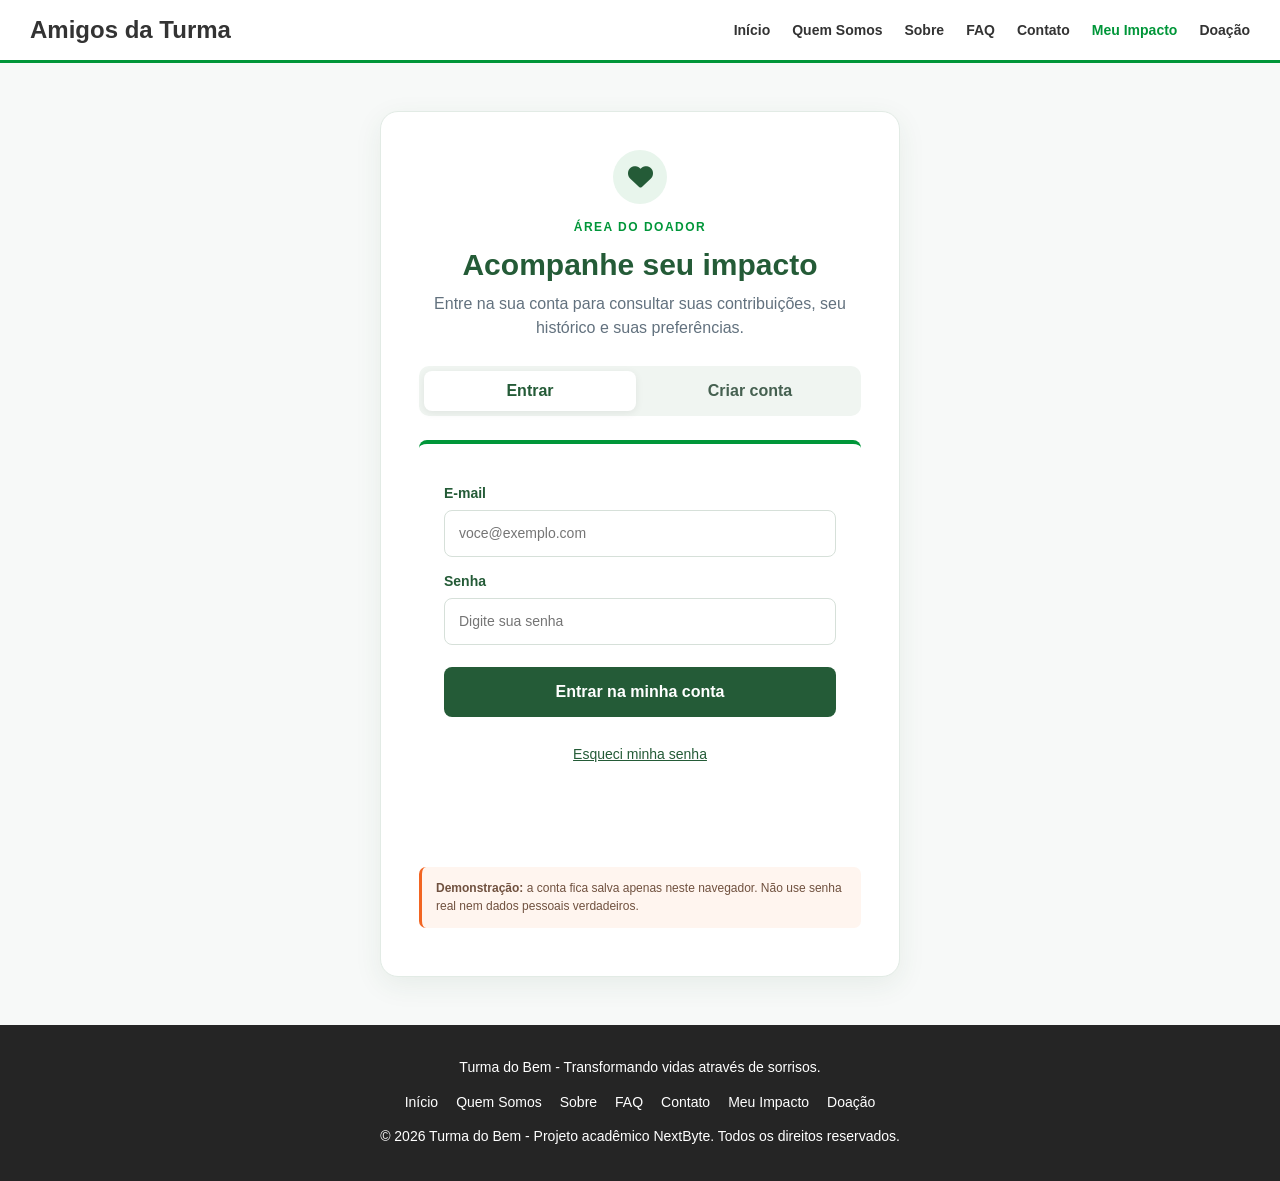
==== pages/acesso-doador.html @ 470f87ae "Aprimorado páginas de doação, organização do projeto e dashboard" ====
<!DOCTYPE html>
<html lang="pt-BR">
<head>
<meta charset="UTF-8">
<meta name="viewport" content="width=device-width, initial-scale=1.0">
<meta name="description" content="Acesse sua área de doador na Amigos da Turma.">
<link rel="stylesheet" href="../css/style.css">
<link rel="stylesheet" href="https://cdnjs.cloudflare.com/ajax/libs/font-awesome/6.7.2/css/all.min.css">
<link rel="stylesheet" href="../css/acesso-doador.css">
<link rel="stylesheet" href="../css/media.css">
<title>Acesso do Doador | Amigos da Turma</title>
</head>
<body>
<header>
  <a class="logo" href="../index.html"><span>Amigos da Turma</span></a>
  <button class="botao-menu" type="button" aria-expanded="false" aria-controls="menu-principal">☰ Menu</button>
  <nav id="menu-principal" class="navbar" aria-label="Navegação principal">
    <ul class="nav-menu">
      <li><a class="nav-link" href="../index.html">Início</a></li>
      <li><a class="nav-link" href="./integrantes.html">Quem Somos</a></li>
      <li><a class="nav-link" href="./sobre.html">Sobre</a></li>
      <li><a class="nav-link" href="./faq.html">FAQ</a></li>
      <li><a class="nav-link" href="./contato.html">Contato</a></li>
      <li><a class="nav-link active" href="./acesso-doador.html" aria-current="page">Meu Impacto</a></li>
      <li><a class="nav-link" href="./doacao.html">Doação</a></li>
    </ul>
  </nav>
</header>

<main class="pagina-acesso-doador">
  <section class="cartao-acesso-doador">
    <div class="acesso-introducao">
      <span class="icone-acesso"><i class="fa-solid fa-heart" aria-hidden="true"></i></span>
      <p class="etiqueta-acesso">ÁREA DO DOADOR</p>
      <h1>Acompanhe seu impacto</h1>
      <p>Entre na sua conta para consultar suas contribuições, seu histórico e suas preferências.</p>
    </div>

    <div class="abas-acesso" role="tablist" aria-label="Opções de acesso">
      <button type="button" class="aba-acesso ativa" id="aba-entrar" role="tab" aria-selected="true" aria-controls="painel-entrar">Entrar</button>
      <button type="button" class="aba-acesso" id="aba-cadastro" role="tab" aria-selected="false" aria-controls="painel-cadastro">Criar conta</button>
    </div>

    <form id="form-entrar" class="formulario-acesso" novalidate>
      <div id="painel-entrar" role="tabpanel" aria-labelledby="aba-entrar">
        <label for="login-email">E-mail</label>
        <input type="email" id="login-email" autocomplete="email" placeholder="voce@exemplo.com">
        <label for="login-senha">Senha</label>
        <input type="password" id="login-senha" autocomplete="current-password" placeholder="Digite sua senha">
        <button type="submit" class="botao-acesso-principal">Entrar na minha conta</button>
        <button type="button" class="link-esqueci-senha" id="abrir-recuperacao">Esqueci minha senha</button>
      </div>
    </form>

    <form id="form-cadastro" class="formulario-acesso" hidden novalidate>
      <div id="painel-cadastro" role="tabpanel" aria-labelledby="aba-cadastro">
        <label for="cadastro-nome">Nome completo</label>
        <input type="text" id="cadastro-nome" autocomplete="name" placeholder="Seu nome e sobrenome">
        <label for="cadastro-email">E-mail</label>
        <input type="email" id="cadastro-email" autocomplete="email" placeholder="voce@exemplo.com">
        <label for="cadastro-senha">Crie uma senha</label>
        <input type="password" id="cadastro-senha" autocomplete="new-password" minlength="6" placeholder="Mínimo de 6 caracteres">
        <label for="cadastro-confirmar">Confirme sua senha</label>
        <input type="password" id="cadastro-confirmar" autocomplete="new-password" minlength="6" placeholder="Digite a senha novamente">
        <label for="cadastro-nfp">Você participa da Nota Fiscal Paulista?</label>
        <select id="cadastro-nfp">
          <option value="">Selecione uma opção</option>
          <option value="S">Sim</option>
          <option value="N">Não</option>
        </select>
        <p class="ajuda-nfp-cadastro">Essa informação é declarada por você e não é verificada automaticamente no sistema oficial.</p>
        <button type="submit" class="botao-acesso-principal">Criar minha conta</button>
      </div>
    </form>

    <form id="form-recuperacao" class="formulario-acesso" hidden novalidate>
      <div>
        <h2>Redefinir senha</h2>
        <p class="texto-recuperacao">Informe o e-mail cadastrado e escolha uma nova senha para esta demonstração.</p>
        <label for="recuperar-email">E-mail cadastrado</label>
        <input type="email" id="recuperar-email" autocomplete="email">
        <label for="recuperar-senha">Nova senha</label>
        <input type="password" id="recuperar-senha" minlength="6" autocomplete="new-password">
        <button type="submit" class="botao-acesso-principal">Salvar nova senha</button>
        <button type="button" class="link-esqueci-senha" id="voltar-login">Voltar ao login</button>
      </div>
    </form>

    <p id="mensagem-acesso" class="mensagem-acesso" role="status" aria-live="polite"></p>
    <p class="aviso-acesso-demo"><strong>Demonstração:</strong> a conta fica salva apenas neste navegador. Não use senha real nem dados pessoais verdadeiros.</p>
  </section>
</main>

<footer>
  <p>Turma do Bem - Transformando vidas através de sorrisos.</p>

  <nav class="footer-nav" aria-label="Navegação do rodapé">
    <ul>
      <li><a href="../index.html">Início</a></li>
      <li><a href="./integrantes.html">Quem Somos</a></li>
      <li><a href="./sobre.html">Sobre</a></li>
      <li><a href="./faq.html">FAQ</a></li>
      <li><a href="./contato.html">Contato</a></li>
      <li><a href="./meu-impacto.html">Meu Impacto</a></li>
      <li><a href="./doacao.html">Doação</a></li>
    </ul>
  </nav>

  <p>&copy; 2026 Turma do Bem - Projeto acadêmico NextByte. Todos os direitos reservados.</p>
</footer>

  <script src="../js/login.js"></script>
  <script src="../js/menu.js"></script>
</body>
</html>
---- css/style.css ----
:root {
  /* Cores */
  --verde: #009639;
  --verde-escuro: #245B37;
  --verde-claro: #E8F5EC;
  --laranja: #F26522;
  --laranja-escuro: #D95113;
  --amarelo: #FFC857;
  --fundo: #F8F9FA;
  --branco: #FFFFFF;
  --texto: #333333;
  --texto-suave: #62717E;
  --titulo-escuro: #17252F;
  --borda: #E5EDE7;
  --rodape: #252525;

  /* Fonte e tamanhos de texto */
  --fonte: Poppins, Arial, sans-serif;
  --fs-cell: 4rem;
  --fs-titulo: 2.5rem;
  --fs-titulo-compacto: 2rem;
  --fs-secao: 1.875rem;
  --fs-texto: 1rem;
  --fs-pequeno: 0.875rem;

  /* Bordas e sombras */
  --raio-botao: 0.3125rem;
  --raio: 0.5rem;
  --raio-card: 0.75rem;
  --raio-grande: 1rem;
  --sombra: 0 0.25rem 0.875rem rgba(36, 91, 55, 0.08);

  /* Espaçamentos */
  --espaco-secao: 3.4375rem;
}


/* RESET E ESTILOS GERAIS */
* {
  margin: 0;
  padding: 0;
  box-sizing: border-box;
}

body {
  background-color: var(--fundo);
  font-family: var(--fonte);
  color: var(--texto);
  font-size: var(--fs-texto);
  line-height: 1.5;
  overflow-wrap: break-word;
}

main {
  width: 100%;
  padding: 2.1875rem;
  min-height: 70vh;
}

h1 {
  font-size: var(--fs-titulo-compacto);
  line-height: 1.25;
  margin-bottom: 0.75rem;
  color: var(--verde-escuro);
}

h2 {
  font-size: 1.4375rem;
  line-height: 1.3;
  margin-top: 1.375rem;
  margin-bottom: 0.625rem;
  color: var(--verde-escuro);
}

h3 {
  font-size: 1.125rem;
  margin-top: 0.75rem;
  margin-bottom: 0.25rem;
  color: var(--verde-escuro);
}

p {
  margin-bottom: 0.625rem;
}

main ul,
main ol {
  display: block;
  padding-left: 1.5625rem;
  margin: 0.625rem 0;
}

main li {
  margin-bottom: 0.5rem;
}

img {
  max-width: 100%;
}

a {
  color: var(--verde);
}

a:hover {
  color: var(--laranja);
}

/* Contorno visível para quem navega pelo teclado */
a:focus-visible,
button:focus-visible,
input:focus-visible,
select:focus-visible,
textarea:focus-visible {
  outline: 0.1875rem solid var(--laranja);
  outline-offset: 0.125rem;
}


/* CABEÇALHO E MENU */
header {
  display: flex;
  justify-content: space-between;
  align-items: center;
  width: 100%;
  gap: 1.5625rem;
  padding: 0.75rem 1.875rem;
  background-color: var(--branco);
  border-bottom: 0.1875rem solid var(--verde);
}

/* Logo */
header .logo,
header > a {
  display: inline-block;
  font-size: 1.5rem;
  font-weight: bold;
  color: var(--texto);
  text-decoration: none;
  white-space: nowrap;
}

header .logo span,
header > a span {
  font-size: 1.5rem;
  font-weight: bold;
}

header nav {
  display: flex;
  align-items: center;
}

header ul {
  display: flex;
  align-items: center;
  list-style: none;
  gap: 1.375rem;
  margin: 0;
  padding: 0;
}

header nav a {
  color: var(--texto);
  text-decoration: none;
  font-weight: bold;
  font-size: 0.875rem;
  white-space: nowrap;
}

header nav a:hover,
header nav a.active,
header nav a.ativo,
header nav a[aria-current="page"] {
  color: var(--verde);
}

/* Botão do menu hambúrguer (só aparece em telas menores,
   e só se existir um <button> dentro do <header>) */
header > button {
  display: none;
  padding: 0.5rem 0.875rem;
  background-color: transparent;
  color: var(--verde-escuro);
  border: 0.125rem solid var(--verde);
  font-size: 1rem;
}

header > button:hover {
  background-color: var(--verde-claro);
  color: var(--verde-escuro);
}


/* BOTÕES */
/* Botão principal (laranja) */
.btn-destaque,
button {
  display: inline-block;
  padding: 0.8125rem 1.5rem;
  background-color: var(--laranja);
  color: var(--branco);
  border: 0.125rem solid var(--laranja);
  border-radius: var(--raio-botao);
  font-family: inherit;
  font-size: 1rem;
  font-weight: bold;
  text-decoration: none;
  cursor: pointer;
  transition: background-color 0.2s, color 0.2s;
}

.btn-destaque:hover,
button:hover {
  background-color: var(--laranja-escuro);
  border-color: var(--laranja-escuro);
  color: var(--branco);
}

/* Botão secundário (contorno verde) */
.btn-secundario,
.btn-sobre-secundario,
.btn-impacto-secundario {
  display: inline-block;
  padding: 0.8125rem 1.5rem;
  background-color: transparent;
  color: var(--verde-escuro);
  border: 0.125rem solid var(--verde-escuro);
  border-radius: var(--raio-botao);
  font-weight: bold;
  text-decoration: none;
  transition: background-color 0.2s, color 0.2s;
}

.btn-secundario:hover,
.btn-sobre-secundario:hover,
.btn-impacto-secundario:hover {
  background-color: var(--verde-escuro);
  color: var(--branco);
}

/* Link de apoio ao lado dos botões */
.link-secundario {
  color: var(--verde-escuro);
  font-weight: bold;
  text-decoration: underline;
}

.link-secundario:hover {
  color: var(--laranja);
}

.link-secundario i {
  margin-left: 0.3125rem;
}


/* FORMULÁRIOS (GERAL) */
form {
  width: 100%;
  max-width: 37.5rem;
  margin: 1.25rem 0;
  padding: 1.5625rem;
  background-color: var(--branco);
  border-radius: var(--raio);
  border-top: 0.25rem solid var(--verde);
}

label {
  display: block;
  margin-top: 0.9375rem;
  margin-bottom: 0.3125rem;
  font-weight: bold;
  color: var(--verde-escuro);
}

input:not([type="radio"]):not([type="checkbox"]),
select,
textarea {
  display: block;
  width: 100%;
  max-width: 100%;
  padding: 0.75rem 0.875rem;
  background-color: var(--branco);
  border: 0.0625rem solid #D6E0D9;
  border-radius: var(--raio);
  color: var(--texto);
  font-family: inherit;
  font-size: var(--fs-pequeno);
}

textarea {
  resize: vertical;
}

input:focus,
select:focus,
textarea:focus {
  border-color: var(--verde);
}

input[type="radio"],
input[type="checkbox"] {
  width: auto;
  accent-color: var(--verde);
}

form button {
  width: 100%;
  margin-top: 1.25rem;
}

/* Classes criadas pelo JavaScript (validação do formulário) */
.erro {
  border-color: #C62828 !important;
  background-color: #FFF5F5 !important;
}

.mensagem-erro {
  display: block;
  margin-top: 0.3125rem;
  color: #C62828;
  font-size: 0.8125rem;
  font-weight: normal;
}

.mensagem-sucesso {
  margin-top: 1.25rem;
  padding: 0.9375rem;
  background-color: var(--verde-claro);
  border: 0.0625rem solid var(--verde);
  border-radius: var(--raio);
  color: var(--verde-escuro);
  font-weight: bold;
}


/* RODAPÉ */
footer {
  width: 100%;
  padding: 1.5rem 1.25rem;
  background-color: var(--rodape);
  color: var(--branco);
  text-align: center;
}

footer h2 {
  margin-top: 0;
  color: var(--branco);
}

footer p {
  margin: 0.5rem 0 0.625rem;
  font-size: var(--fs-pequeno);
}

footer nav,
.footer-nav {
  margin: 0.75rem 0;
}

footer nav ul,
.footer-nav ul {
  display: flex;
  justify-content: center;
  align-items: center;
  flex-wrap: wrap;
  gap: 0.625rem 1.125rem;
  list-style: none;
  margin: 0;
  padding: 0;
}

footer nav a,
.footer-nav a {
  color: var(--branco);
  font-size: var(--fs-pequeno);
  font-weight: normal;
  text-decoration: none;
}

footer nav a:hover,
.footer-nav a:hover {
  color: var(--laranja);
}


/* COMPONENTES COMPARTILHADOS */
/* Aviso de funcionalidade demonstrativa */
.aviso-demo {
  margin: 0 0 1.25rem;
  padding: 0.875rem 1rem;
  background-color: var(--verde-claro);
  border-left: 0.25rem solid var(--laranja);
  border-radius: 0.375rem;
  color: #365A45;
  font-size: var(--fs-pequeno);
  line-height: 1.6;
}

/* Fundo branco padrão dos cards */
.card,
.card-membro,
.card-integrante,
.card-acao,
.card-ajuda,
.card-sobre,
.card-impacto,
.indicador {
  background-color: var(--branco);
}

/* Ícones coloridos (círculo com símbolo) */
.icone-verde {
  background-color: var(--verde);
  color: var(--branco);
}

.icone-laranja {
  background-color: var(--laranja);
  color: var(--branco);
}

.icone-amarelo {
  background-color: #F5A900;
  color: var(--branco);
}

/* Etiqueta pequena acima dos títulos */
.texto-destaque,
.etiqueta-sobre,
.etiqueta-faq,
.etiqueta-contato,
.etiqueta-impacto,
.integrantes-etiqueta {
  margin-bottom: 0.75rem;
  color: var(--verde);
  font-size: 0.8125rem;
  font-weight: bold;
  letter-spacing: 0.0938rem;
}
---- css/acesso-doador.css ----
/* Tela de acesso demonstrativa do doador */
.pagina-acesso-doador {
  min-height: 72vh;
  display: flex;
  align-items: center;
  justify-content: center;
  padding: 48px 20px;
  background: #f7f9f8;
}
.cartao-acesso-doador {
  width: 100%;
  max-width: 520px;
  padding: 38px;
  background: #fff;
  border: 1px solid #e2ebe5;
  border-radius: 18px;
  box-shadow: 0 8px 28px rgba(36, 91, 55, .08);
}
.acesso-introducao { 
  text-align: center; 
  margin-bottom: 26px; 
}

.icone-acesso {
  width: 54px; 
  height: 54px; 
  margin: 0 auto 14px; 
  display: flex;
  align-items: center; 
  justify-content: center; 
  border-radius: 50%;
  background: #e8f5ec; 
  color: #245b37; 
  font-size: 25px;
}

.etiqueta-acesso { 
  color: #009639; 
  font-size: 12px; 
  font-weight: 700; 
  letter-spacing: 1.5px; 
}

.acesso-introducao h1 { 
  margin: 8px 0; 
  font-size: 30px; 
}

.acesso-introducao > p:last-child { 
  color: #62717e; 
}

.abas-acesso { 
  display: grid; 
  grid-template-columns: 1fr 1fr; 
  gap: 8px; padding: 5px; 
  margin-bottom: 24px; 
  background: #f0f5f1; 
  border-radius: 10px; 
}

.aba-acesso { 
  padding: 11px; 
  border: 0; 
  border-radius: 8px; 
  background: transparent; 
  color: #456050; 
  font-weight: 700; 
  cursor: pointer; 
}

.aba-acesso.ativa { 
  background: #fff; 
  color: #245b37; 
  box-shadow: 0 2px 8px rgba(0,0,0,.07); 
}

.formulario-acesso label { 
  display: block; 
  margin: 14px 0 6px; 
  color: #245b37; 
  font-weight: 700; 
  font-size: 14px; 
}

.formulario-acesso input { 
  width: 100%; 
  min-height: 46px; 
  padding: 11px 13px; 
  border: 1px solid #d6e2da; 
  border-radius: 8px; 
  font: inherit; 
  background: #fff; 
}

.formulario-acesso input:focus, .formulario-acesso select:focus { 
  outline: 2px solid rgba(0,150,57,.18); 
  border-color: #009639; 
}

.formulario-acesso select { 
  width: 100%; 
  min-height: 46px; 
  padding: 11px 13px; 
  border: 1px solid #d6e2da; 
  border-radius: 8px; 
  background: #fff; 
  color: #263b2e; 
  font: inherit; 
}

.ajuda-nfp-cadastro { 
  margin: 7px 0 0; 
  color: #62717e; 
  font-size: 12px; 
  line-height: 1.5; 
}

.botao-acesso-principal { 
  width: 100%; 
  margin-top: 22px; 
  padding: 13px 18px; 
  border: 0; 
  border-radius: 8px; 
  background: #245b37; 
  color: #fff; 
  font: inherit; 
  font-weight: 700; 
  cursor: pointer; 
}

.botao-acesso-principal:hover { 
  background: #1b482b; 
}

.link-esqueci-senha { 
  display: block; 
  margin: 14px auto 0; 
  border: 0; 
  background: transparent; 
  color: #245b37; 
  text-decoration: underline; 
  cursor: pointer; 
  font: inherit; 
  font-size: 14px; 
}

.texto-recuperacao { 
  color: #62717e; 
  font-size: 14px; 
}

.mensagem-acesso { 
  min-height: 22px; 
  margin-top: 14px; 
  font-size: 14px; 
  text-align: center; 
}

.mensagem-acesso.sucesso { 
  color: #17643b; 
}

.mensagem-acesso.erro { 
  color: #b42318; 
}
.aviso-acesso-demo { 
  margin-top: 22px; 
  padding: 12px 14px; 
  border-left: 3px solid #f26522; 
  border-radius: 7px; 
  background: #fff5ef; 
  color: #70513f; 
  font-size: 12px; 
  line-height: 1.55; 
}

@media (max-width: 600px) {
  .pagina-acesso-doador { padding: 28px 14px; }
  .cartao-acesso-doador { padding: 25px 20px; }
  .acesso-introducao h1 { font-size: 25px; }
}
---- css/media.css ----
/* Tablets e celulares (até 992px): menu hambúrguer e layouts em coluna */
@media (max-width: 62rem) {
  :root {
    --fs-cell: 2.75rem;
    --fs-titulo: 2.125rem;
    --fs-secao: 1.6875rem;
    --espaco-secao: 2.8125rem;
  }

  /* Menu: se houver botão no header, o menu abre e fecha com ele.
     Sem botão, os links quebram de linha normalmente. */
  header {
    flex-wrap: wrap;
    padding: 0.9375rem 1.25rem;
  }

  main {
    padding: 1.5625rem 1.25rem;
  }

  .pagina-inicial {
    padding: 1.5625rem 1.25rem;
  }

  .secao-sobre {
    padding: 2.8125rem 5%;
  }

  .secao-ciclo,
  .secao-funcionamento {
    padding: 2.8125rem 5%;
  }

  header nav {
    width: 100%;
  }

  header ul {
    flex-wrap: wrap;
    gap: 0.75rem 1.125rem;
  }

  header > button {
    display: block;
  }

  header:has(> button) nav {
    display: none;
    margin-top: 0.625rem;
  }

  header:has(> button) nav.aberto {
    display: block;
  }

  header:has(> button) ul {
    flex-direction: column;
    align-items: flex-start;
    gap: 0;
  }

  header:has(> button) nav a {
    display: block;
    padding: 0.75rem 0.25rem;
  }

  /* Página inicial */
  .banner-inicial {
    gap: 1.5625rem;
  }

  .banner-imagem img {
    height: 18.75rem;
  }

  .cards-acoes,
  .cards-ajuda {
    flex-wrap: wrap;
  }

  .card-acao,
  .card-ajuda {
    flex: 1 1 16.25rem;
  }

  /* Sobre */
  .pagina-sobre .cards-sobre {
    grid-template-columns: repeat(2, minmax(0, 1fr));
  }

  .secao-contexto {
    grid-template-columns: 1fr;
  }

  .banner-sobre {
    flex-direction: column;
    align-items: stretch;
  }

  /* Contato */
  .secao-contato {
    grid-template-columns: 1fr;
    row-gap: 0.9375rem;
  }

  /* Integrantes */
  .grid-integrantes {
    grid-template-columns: 1fr;
  }

  .decoracao-coracoes,
  .decoracao-laranja,
  .decoracao-canto {
    display: none;
  }

  /* Meu Impacto */
  .banner-impacto-pagina {
    flex-direction: column;
    align-items: stretch;
    margin: 0;
  }

  .imagem-banner-impacto {
    width: 100%;
    max-width: 26.25rem;
  }

  .cards-impacto {
    flex-wrap: wrap;
  }

  .card-impacto {
    flex: 1 1 12.5rem;
  }

  .chamada-impacto {
    flex-direction: column;
    align-items: flex-start;
  }

  /* Doação */
  .doacao-colunas {
    grid-template-columns: 1fr;
  }

  .doacao-imagem img {
    height: 20rem;
  }

  .texto-doacao-imagem {
    min-height: 0;
  }
}

/* Celulares grandes (até 768px) */
@media (max-width: 48rem) {
  :root {
    --fs-cell: 2.25rem;
    --fs-titulo: 1.875rem;
    --fs-titulo-compacto: 1.6875rem;
    --fs-secao: 1.5rem;
    --espaco-secao: 2.1875rem;
  }

  main {
    padding: 1.375rem 1rem;
  }

  .pagina-inicial {
    padding: 1.25rem 1rem;
  }

  .secao-sobre,
  .secao-ciclo,
  .secao-funcionamento {
    padding: 2.1875rem 5%;
  }

  .pagina-contato {
    padding: 2.1875rem 1rem;
  }

  h2 {
    font-size: 1.3125rem;
  }

  /* Página inicial */
  .banner-inicial {
    flex-direction: column;
    align-items: stretch;
    padding-top: 0.625rem;
    padding-bottom: 1.875rem;
  }

  .banner-imagem img {
    height: 16.25rem;
  }

  .banner-botoes {
    flex-direction: column;
    align-items: flex-start;
  }

  .secao-acoes,
  .secao-ajuda {
    padding: 1.875rem 0;
  }

  .cards-acoes,
  .cards-ajuda {
    flex-direction: column;
  }

  .banner-impacto {
    flex-direction: column;
    align-items: flex-start;
    padding: 1.5625rem;
  }

  .chamada-final {
    padding: 1.875rem 1.25rem;
  }

  /* Sobre */
  .pagina-sobre .cards-sobre {
    grid-template-columns: 1fr;
  }

  .imagem-banner-sobre img {
    height: 13.75rem;
  }

  .chamada-sobre {
    padding: 2.5rem 5%;
  }

  /* FAQ */
  .banner-faq {
    padding: 2.5rem 5%;
  }

  .faq-lista {
    padding: 0 1rem;
  }

  .chamada-faq {
    margin-left: 1rem;
    margin-right: 1rem;
    padding: 1.875rem 1.25rem;
  }

  /* Contato */
  .formulario-contato {
    padding: 1.375rem;
  }

  /* Integrantes */
  .card-integrante {
    flex-direction: column;
    text-align: center;
  }

  .integrante-informacoes {
    text-align: center;
  }

  .integrante-links {
    justify-content: center;
  }

  /* Meu Impacto */
  .secao-historia-impacto {
    flex-direction: column;
  }

  .imagem-historia-impacto {
    flex: none;
    max-width: 100%;
  }

  .imagem-historia-impacto img {
    height: 11.25rem;
  }

  .historia-detalhe {
    border-left: none;
    border-top: 0.3125rem solid var(--laranja);
  }

  .decoracao-chamada-impacto {
    min-width: 0;
    padding: 0;
  }

  /* Doação */
  .doacao-formulario {
    padding: 1.375rem;
  }
}

/* Celulares pequenos (até 480px) */
@media (max-width: 30rem) {
  :root {
    --fs-cell: 1.875rem;
    --fs-titulo: 1.625rem;
    --fs-titulo-compacto: 1.5rem;
    --fs-secao: 1.375rem;
  }

  header > a {
    font-size: 1.3125rem;
  }

  /* Botões ocupam a largura toda */
  .btn-destaque,
  .btn-secundario,
  .btn-sobre-secundario,
  .btn-impacto-secundario {
    display: block;
    width: 100%;
    text-align: center;
  }

  .botoes-sobre,
  .botoes-impacto {
    flex-direction: column;
    align-items: stretch;
  }

  .banner-botoes {
    align-items: stretch;
  }

  .opcoes .opcao {
    min-width: 40%;
  }

  .item-ciclo {
    padding: 0.875rem;
  }

  .faq-item {
    padding: 1.125rem;
  }

  .destaque-contexto {
    padding: 1.375rem;
  }

  .decoracao-chamada-impacto .fa-heart {
    font-size: 2.8125rem;
  }

  .decoracao-chamada-impacto .fa-leaf {
    font-size: 2.25rem;
  }

  .decoracao-chamada-impacto .fa-seedling {
    font-size: 1.875rem;
  }

  footer nav ul {
    gap: 0.625rem 0.875rem;
  }
}


/* Feedback específico do formulário de contato */
.feedback-contato {
  min-height: 1.5rem;
  margin-top: 0.875rem;
}

.mensagem-erro-geral {
  color: #C62828;
  font-size: 0.875rem;
  font-weight: bold;
}

/* Ajustes do painel de preferências em telas menores */
@media (max-width: 600px) {
  .area-doador .preferencias-doador {
    width: 100%;
    margin: 20px auto 36px;
    padding: 20px;
  }
}

/* Página de contato: composição em coluna em telas menores */
@media (max-width: 62rem) {
  .secao-contato {
    max-width: 38rem;
    grid-template-columns: 1fr;
    gap: 1.5rem;
  }

  .introducao-contato {
    text-align: center;
    padding: 0.5rem 0;
  }

  .introducao-contato > p:last-of-type {
    margin-left: auto;
    margin-right: auto;
  }

  .ilustracao-contato {
    margin-top: 1rem;
  }
}

@media (max-width: 48rem) {
  .formulario-contato {
    padding: 1.25rem;
  }
}

/* Ajustes responsivos da revisão visual */
@media (max-width: 62rem) {
  .secao-contato {
    max-width: 42rem;
    grid-template-columns: 1fr;
    gap: 1.75rem;
  }

  .introducao-contato {
    text-align: center;
  }

  .introducao-contato > p:last-of-type {
    margin-left: auto;
    margin-right: auto;
  }

  .ilustracao-contato {
    margin: 1.25rem auto 0;
  }

  .doacao-foto-inferior .doacao-imagem {
    grid-template-columns: 1fr;
  }

  .doacao-foto-inferior .doacao-imagem img {
    height: 17rem;
    min-height: 17rem;
  }

  .doacao-foto-inferior .texto-doacao-imagem {
    padding: 2rem;
  }
}

@media (max-width: 48rem) {
  .pagina-contato {
    padding: 2rem 1rem;
  }

  .secao-contato {
    gap: 1.25rem;
  }

  .formulario-contato {
    padding: 1.25rem;
  }

  .doacao-foto-inferior {
    margin-top: 1.5rem;
  }

  .doacao-foto-inferior .doacao-imagem img {
    height: 14rem;
    min-height: 14rem;
  }

  .doacao-foto-inferior .texto-doacao-imagem {
    padding: 1.5rem;
  }

  .area-doador .preferencias-doador {
    padding: 1.25rem;
    margin: 1.25rem auto 2rem;
  }
}


/* Menu compacto para celulares: evita que os links quebrem em duas linhas */
@media (max-width: 62rem) {
  header {
    display: flex;
    flex-wrap: wrap;
    align-items: center;
    justify-content: space-between;
    gap: 0.75rem;
    padding: 0.875rem 1rem;
  }

  header .logo,
  header > a {
    font-size: 1.2rem;
  }

  header .logo span,
  header > a span {
    font-size: 1.2rem;
  }

  header > .botao-menu {
    display: block;
    padding: 0.55rem 0.8rem;
    color: var(--verde-escuro);
    background-color: var(--branco);
    border: 1px solid var(--verde);
    border-radius: 0.5rem;
    font-size: 0.9rem;
    font-weight: 700;
  }

  header nav#menu-principal {
    display: none;
    width: 100%;
    margin-top: 0.25rem;
  }

  header nav#menu-principal.aberto {
    display: block;
  }

  header nav#menu-principal ul {
    display: flex;
    flex-direction: column;
    align-items: stretch;
    gap: 0;
    padding-top: 0.35rem;
  }

  header nav#menu-principal li {
    border-top: 1px solid var(--borda);
  }

  header nav#menu-principal a {
    display: block;
    padding: 0.75rem 0.25rem;
    font-size: 0.95rem;
  }
}

@media (min-width: 62.01rem) {
  header > .botao-menu {
    display: none;
  }
}


@media (max-width: 48rem) {
  .doacao-foto-inferior {
    margin-bottom: 1.5rem;
  }

  .doacao-foto-inferior .texto-doacao-imagem {
    padding: 1.5rem;
  }

  .botao-banner-doacao {
    align-self: stretch;
    text-align: center;
  }
}

/* Banner de doação em faixa horizontal no desktop e empilhado no celular. */
@media (max-width: 48rem) {
  .doacao-foto-inferior {
    width: calc(100% + 2.5rem);
    margin: 0 -1.25rem 1.75rem;
  }

  .doacao-foto-inferior .doacao-imagem {
    height: auto;
    min-height: 0;
    grid-template-columns: 1fr;
    border-radius: 0;
  }

  .doacao-foto-inferior .doacao-imagem img {
    height: 13rem;
    min-height: 13rem;
    object-position: center 35%;
  }

  .doacao-foto-inferior .texto-doacao-imagem {
    min-height: 0;
    padding: 1.5rem 1.25rem;
  }
}

/* Mantém os cantos arredondados do banner em telas menores. */
@media (max-width: 48rem) {
  .doacao-foto-inferior {
    border-radius: 0.9rem;
    overflow: hidden;
  }

  .doacao-foto-inferior .doacao-imagem {
    border-radius: 0.9rem;
    overflow: hidden;
  }

  .doacao-foto-inferior .doacao-imagem img {
    object-position: center 24%;
  }
}

/* Banner de doação em telas pequenas: foto com enquadramento mais aberto. */
@media (max-width: 48rem) {
  .doacao-foto-inferior {
    border-radius: 0.9rem;
    overflow: hidden;
  }

  .doacao-foto-inferior .doacao-imagem {
    height: auto;
    min-height: 0;
    grid-template-columns: 1fr;
    border-radius: 0.9rem;
    overflow: hidden;
  }

  .doacao-foto-inferior .doacao-imagem img {
    height: 18rem;
    min-height: 18rem;
    object-position: center 28%;
  }

  .doacao-foto-inferior .texto-doacao-imagem {
    min-height: 0;
    padding: 1.5rem 1.25rem;
  }
}
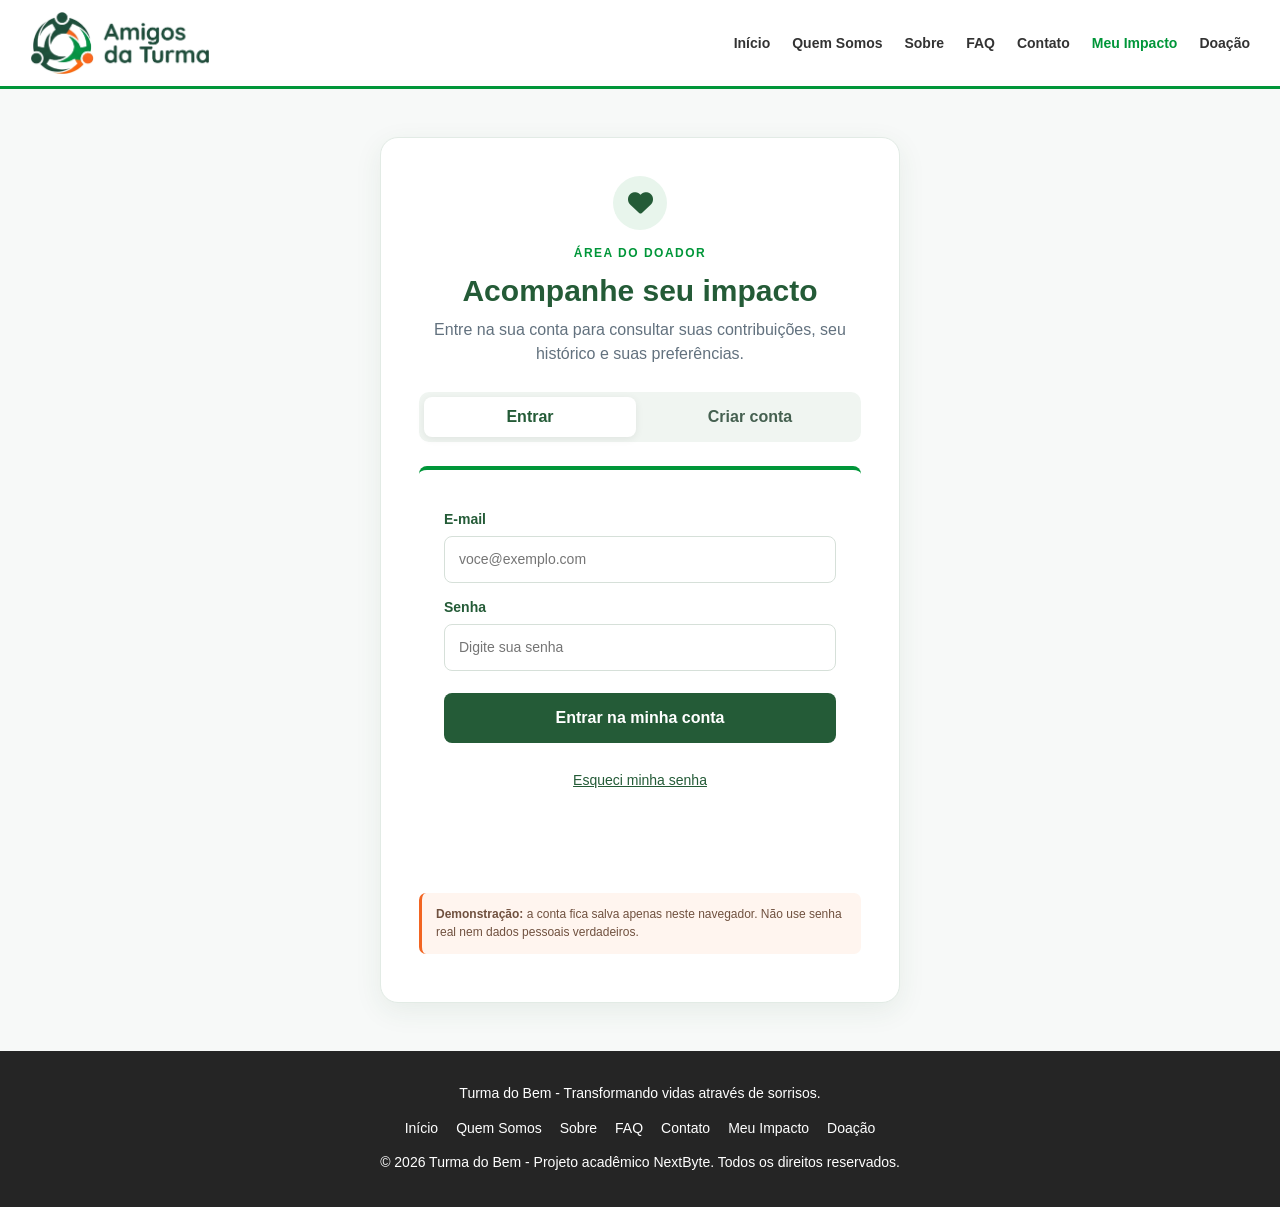
==== commit b7b56bd1: "Adicionado Logo Amigos da Turma" ====
--- a/pages/acesso-doador.html
+++ b/pages/acesso-doador.html
@@ -4,7 +4,8 @@
 <meta charset="UTF-8">
 <meta name="viewport" content="width=device-width, initial-scale=1.0">
 <meta name="description" content="Acesse sua área de doador na Amigos da Turma.">
-<link rel="stylesheet" href="../css/style.css">
+<link rel="icon" type="image/png" href="../imagens/favicon-amigos.png" />
+  <link rel="stylesheet" href="../css/style.css">
 <link rel="stylesheet" href="https://cdnjs.cloudflare.com/ajax/libs/font-awesome/6.7.2/css/all.min.css">
 <link rel="stylesheet" href="../css/acesso-doador.css">
 <link rel="stylesheet" href="../css/media.css">
@@ -12,7 +13,7 @@
 </head>
 <body>
 <header>
-  <a class="logo" href="../index.html"><span>Amigos da Turma</span></a>
+  <a class="logo" href="../index.html" aria-label="Amigos da Turma - página inicial"><img src="../imagens/logo-amigos-da-turma.png" alt="Amigos da Turma" /></a>
   <button class="botao-menu" type="button" aria-expanded="false" aria-controls="menu-principal">☰ Menu</button>
   <nav id="menu-principal" class="navbar" aria-label="Navegação principal">
     <ul class="nav-menu">
--- a/css/style.css
+++ b/css/style.css
@@ -132,18 +132,18 @@
 /* Logo */
 header .logo,
 header > a {
-  display: inline-block;
-  font-size: 1.5rem;
-  font-weight: bold;
-  color: var(--texto);
+  display: inline-flex;
+  align-items: center;
+  flex: 0 0 auto;
   text-decoration: none;
   white-space: nowrap;
 }
 
-header .logo span,
-header > a span {
-  font-size: 1.5rem;
-  font-weight: bold;
+header .logo img {
+  display: block;
+  width: 11.25rem;
+  max-height: 3.875rem;
+  object-fit: contain;
 }
 
 header nav {
--- a/css/media.css
+++ b/css/media.css
@@ -495,14 +495,9 @@
     padding: 0.875rem 1rem;
   }
 
-  header .logo,
-  header > a {
-    font-size: 1.2rem;
-  }
-
-  header .logo span,
-  header > a span {
-    font-size: 1.2rem;
+  header .logo img {
+    width: 9rem;
+    max-height: 3.125rem;
   }
 
   header > .botao-menu {
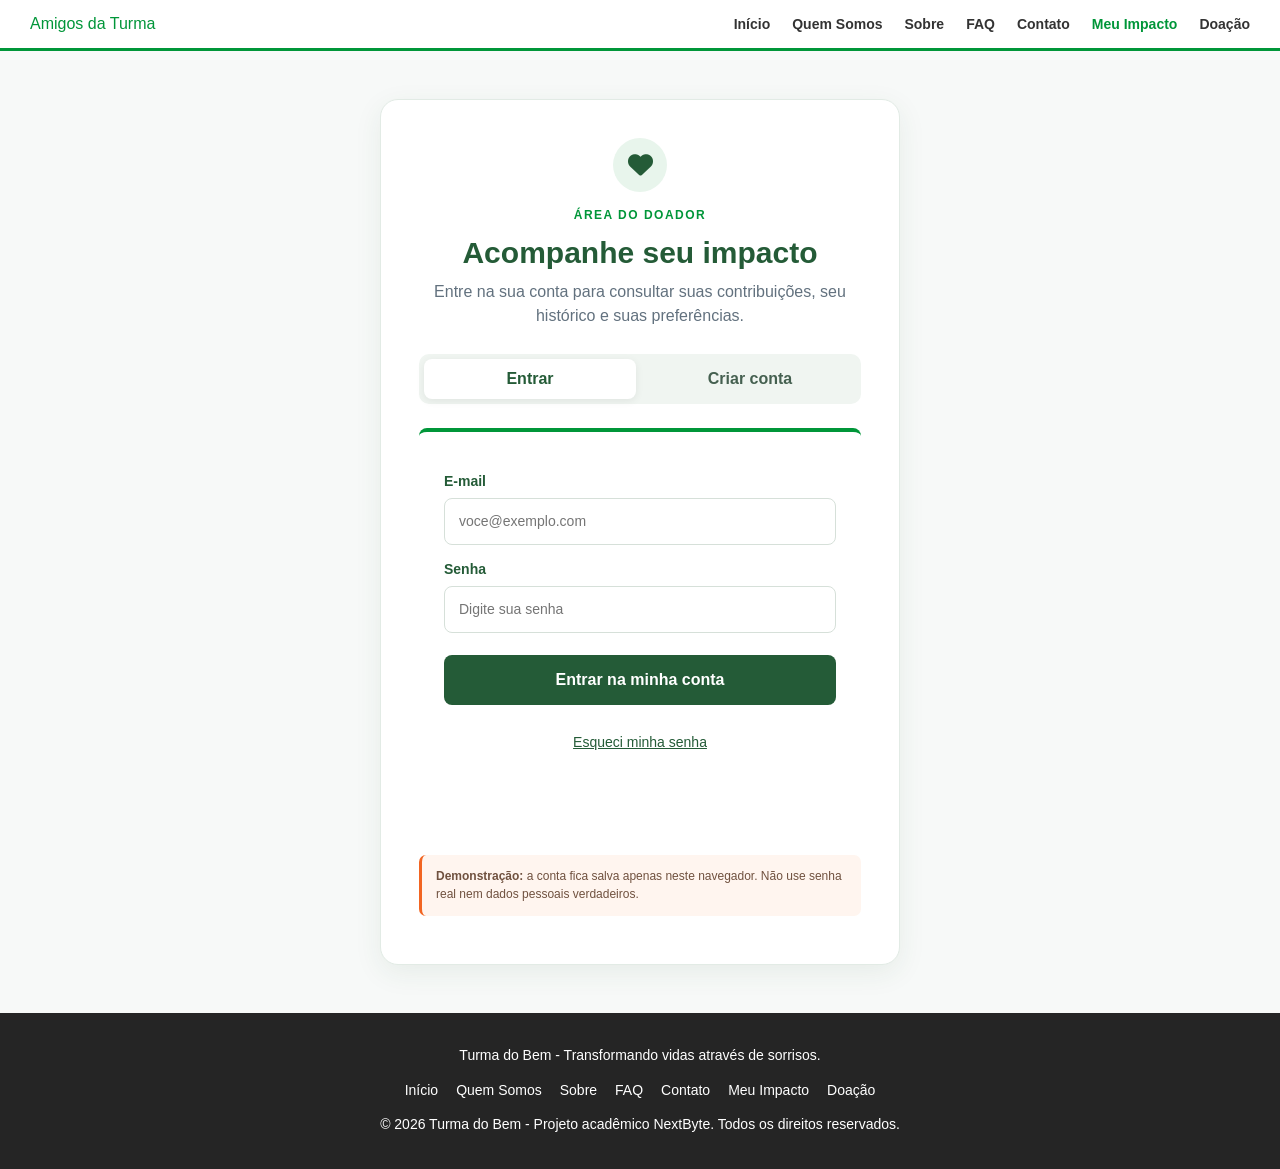
==== commit 8590d320: "Ajustado formatação e identação de todas as paginas/css/js e Atualizado README" ====
--- a/pages/acesso-doador.html
+++ b/pages/acesso-doador.html
@@ -1,116 +1,227 @@
-<!DOCTYPE html>
+<!doctype html>
 <html lang="pt-BR">
-<head>
-<meta charset="UTF-8">
-<meta name="viewport" content="width=device-width, initial-scale=1.0">
-<meta name="description" content="Acesse sua área de doador na Amigos da Turma.">
-<link rel="icon" type="image/png" href="../imagens/favicon-amigos.png" />
-  <link rel="stylesheet" href="../css/style.css">
-<link rel="stylesheet" href="https://cdnjs.cloudflare.com/ajax/libs/font-awesome/6.7.2/css/all.min.css">
-<link rel="stylesheet" href="../css/acesso-doador.css">
-<link rel="stylesheet" href="../css/media.css">
-<title>Acesso do Doador | Amigos da Turma</title>
-</head>
-<body>
-<header>
-  <a class="logo" href="../index.html" aria-label="Amigos da Turma - página inicial"><img src="../imagens/logo-amigos-da-turma.png" alt="Amigos da Turma" /></a>
-  <button class="botao-menu" type="button" aria-expanded="false" aria-controls="menu-principal">☰ Menu</button>
-  <nav id="menu-principal" class="navbar" aria-label="Navegação principal">
-    <ul class="nav-menu">
-      <li><a class="nav-link" href="../index.html">Início</a></li>
-      <li><a class="nav-link" href="./integrantes.html">Quem Somos</a></li>
-      <li><a class="nav-link" href="./sobre.html">Sobre</a></li>
-      <li><a class="nav-link" href="./faq.html">FAQ</a></li>
-      <li><a class="nav-link" href="./contato.html">Contato</a></li>
-      <li><a class="nav-link active" href="./acesso-doador.html" aria-current="page">Meu Impacto</a></li>
-      <li><a class="nav-link" href="./doacao.html">Doação</a></li>
-    </ul>
-  </nav>
-</header>
-
-<main class="pagina-acesso-doador">
-  <section class="cartao-acesso-doador">
-    <div class="acesso-introducao">
-      <span class="icone-acesso"><i class="fa-solid fa-heart" aria-hidden="true"></i></span>
-      <p class="etiqueta-acesso">ÁREA DO DOADOR</p>
-      <h1>Acompanhe seu impacto</h1>
-      <p>Entre na sua conta para consultar suas contribuições, seu histórico e suas preferências.</p>
-    </div>
-
-    <div class="abas-acesso" role="tablist" aria-label="Opções de acesso">
-      <button type="button" class="aba-acesso ativa" id="aba-entrar" role="tab" aria-selected="true" aria-controls="painel-entrar">Entrar</button>
-      <button type="button" class="aba-acesso" id="aba-cadastro" role="tab" aria-selected="false" aria-controls="painel-cadastro">Criar conta</button>
-    </div>
-
-    <form id="form-entrar" class="formulario-acesso" novalidate>
-      <div id="painel-entrar" role="tabpanel" aria-labelledby="aba-entrar">
-        <label for="login-email">E-mail</label>
-        <input type="email" id="login-email" autocomplete="email" placeholder="voce@exemplo.com">
-        <label for="login-senha">Senha</label>
-        <input type="password" id="login-senha" autocomplete="current-password" placeholder="Digite sua senha">
-        <button type="submit" class="botao-acesso-principal">Entrar na minha conta</button>
-        <button type="button" class="link-esqueci-senha" id="abrir-recuperacao">Esqueci minha senha</button>
-      </div>
-    </form>
-
-    <form id="form-cadastro" class="formulario-acesso" hidden novalidate>
-      <div id="painel-cadastro" role="tabpanel" aria-labelledby="aba-cadastro">
-        <label for="cadastro-nome">Nome completo</label>
-        <input type="text" id="cadastro-nome" autocomplete="name" placeholder="Seu nome e sobrenome">
-        <label for="cadastro-email">E-mail</label>
-        <input type="email" id="cadastro-email" autocomplete="email" placeholder="voce@exemplo.com">
-        <label for="cadastro-senha">Crie uma senha</label>
-        <input type="password" id="cadastro-senha" autocomplete="new-password" minlength="6" placeholder="Mínimo de 6 caracteres">
-        <label for="cadastro-confirmar">Confirme sua senha</label>
-        <input type="password" id="cadastro-confirmar" autocomplete="new-password" minlength="6" placeholder="Digite a senha novamente">
-        <label for="cadastro-nfp">Você participa da Nota Fiscal Paulista?</label>
-        <select id="cadastro-nfp">
-          <option value="">Selecione uma opção</option>
-          <option value="S">Sim</option>
-          <option value="N">Não</option>
-        </select>
-        <p class="ajuda-nfp-cadastro">Essa informação é declarada por você e não é verificada automaticamente no sistema oficial.</p>
-        <button type="submit" class="botao-acesso-principal">Criar minha conta</button>
-      </div>
-    </form>
-
-    <form id="form-recuperacao" class="formulario-acesso" hidden novalidate>
-      <div>
-        <h2>Redefinir senha</h2>
-        <p class="texto-recuperacao">Informe o e-mail cadastrado e escolha uma nova senha para esta demonstração.</p>
-        <label for="recuperar-email">E-mail cadastrado</label>
-        <input type="email" id="recuperar-email" autocomplete="email">
-        <label for="recuperar-senha">Nova senha</label>
-        <input type="password" id="recuperar-senha" minlength="6" autocomplete="new-password">
-        <button type="submit" class="botao-acesso-principal">Salvar nova senha</button>
-        <button type="button" class="link-esqueci-senha" id="voltar-login">Voltar ao login</button>
-      </div>
-    </form>
-
-    <p id="mensagem-acesso" class="mensagem-acesso" role="status" aria-live="polite"></p>
-    <p class="aviso-acesso-demo"><strong>Demonstração:</strong> a conta fica salva apenas neste navegador. Não use senha real nem dados pessoais verdadeiros.</p>
-  </section>
-</main>
-
-<footer>
-  <p>Turma do Bem - Transformando vidas através de sorrisos.</p>
-
-  <nav class="footer-nav" aria-label="Navegação do rodapé">
-    <ul>
-      <li><a href="../index.html">Início</a></li>
-      <li><a href="./integrantes.html">Quem Somos</a></li>
-      <li><a href="./sobre.html">Sobre</a></li>
-      <li><a href="./faq.html">FAQ</a></li>
-      <li><a href="./contato.html">Contato</a></li>
-      <li><a href="./meu-impacto.html">Meu Impacto</a></li>
-      <li><a href="./doacao.html">Doação</a></li>
-    </ul>
-  </nav>
-
-  <p>&copy; 2026 Turma do Bem - Projeto acadêmico NextByte. Todos os direitos reservados.</p>
-</footer>
-
-  <script src="../js/login.js"></script>
-  <script src="../js/menu.js"></script>
-</body>
+  <head>
+    <meta charset="UTF-8" />
+    <meta name="viewport" content="width=device-width, initial-scale=1.0" />
+    <meta name="description"content="Acesse sua área de doador na Amigos da Turma." />
+    <link rel="stylesheet" href="../css/style.css" />
+    <link rel="stylesheet" href="https://cdnjs.cloudflare.com/ajax/libs/font-awesome/6.7.2/css/all.min.css" />
+    <link rel="stylesheet" href="../css/acesso-doador.css" />
+    <link rel="stylesheet" href="../css/media.css" />
+    <title>Acesso do Doador | Amigos da Turma</title>
+  </head>
+
+  <body>
+    <header>
+      <a class="logo" href="../index.html"><span>Amigos da Turma</span></a>
+      <button
+        class="botao-menu"
+        type="button"
+        aria-expanded="false"
+        aria-controls="menu-principal"
+      >
+        ☰ Menu
+      </button>
+      <nav id="menu-principal" class="navbar" aria-label="Navegação principal">
+        <ul class="nav-menu">
+          <li><a class="nav-link" href="../index.html">Início</a></li>
+          <li><a class="nav-link" href="./integrantes.html">Quem Somos</a></li>
+          <li><a class="nav-link" href="./sobre.html">Sobre</a></li>
+          <li><a class="nav-link" href="./faq.html">FAQ</a></li>
+          <li><a class="nav-link" href="./contato.html">Contato</a></li>
+          <li>
+            <a
+              class="nav-link active"
+              href="./acesso-doador.html"
+              aria-current="page"
+              >Meu Impacto</a
+            >
+          </li>
+          <li><a class="nav-link" href="./doacao.html">Doação</a></li>
+        </ul>
+      </nav>
+    </header>
+
+    <main class="pagina-acesso-doador">
+      <section class="cartao-acesso-doador">
+        <div class="acesso-introducao">
+          <span class="icone-acesso"
+            ><i class="fa-solid fa-heart" aria-hidden="true"></i
+          ></span>
+          <p class="etiqueta-acesso">ÁREA DO DOADOR</p>
+          <h1>Acompanhe seu impacto</h1>
+          <p>
+            Entre na sua conta para consultar suas contribuições, seu histórico
+            e suas preferências.
+          </p>
+        </div>
+
+        <div class="abas-acesso" role="tablist" aria-label="Opções de acesso">
+          <button
+            type="button"
+            class="aba-acesso ativa"
+            id="aba-entrar"
+            role="tab"
+            aria-selected="true"
+            aria-controls="painel-entrar"
+          >
+            Entrar
+          </button>
+          <button
+            type="button"
+            class="aba-acesso"
+            id="aba-cadastro"
+            role="tab"
+            aria-selected="false"
+            aria-controls="painel-cadastro"
+          >
+            Criar conta
+          </button>
+        </div>
+
+        <form id="form-entrar" class="formulario-acesso" novalidate>
+          <div id="painel-entrar" role="tabpanel" aria-labelledby="aba-entrar">
+            <label for="login-email">E-mail</label>
+            <input
+              type="email"
+              id="login-email"
+              autocomplete="email"
+              placeholder="voce@exemplo.com"
+            />
+            <label for="login-senha">Senha</label>
+            <input
+              type="password"
+              id="login-senha"
+              autocomplete="current-password"
+              placeholder="Digite sua senha"
+            />
+            <button type="submit" class="botao-acesso-principal">
+              Entrar na minha conta
+            </button>
+            <button
+              type="button"
+              class="link-esqueci-senha"
+              id="abrir-recuperacao"
+            >
+              Esqueci minha senha
+            </button>
+          </div>
+        </form>
+
+        <form id="form-cadastro" class="formulario-acesso" hidden novalidate>
+          <div
+            id="painel-cadastro"
+            role="tabpanel"
+            aria-labelledby="aba-cadastro"
+          >
+            <label for="cadastro-nome">Nome completo</label>
+            <input
+              type="text"
+              id="cadastro-nome"
+              autocomplete="name"
+              placeholder="Seu nome e sobrenome"
+            />
+            <label for="cadastro-email">E-mail</label>
+            <input
+              type="email"
+              id="cadastro-email"
+              autocomplete="email"
+              placeholder="voce@exemplo.com"
+            />
+            <label for="cadastro-senha">Crie uma senha</label>
+            <input
+              type="password"
+              id="cadastro-senha"
+              autocomplete="new-password"
+              minlength="6"
+              placeholder="Mínimo de 6 caracteres"
+            />
+            <label for="cadastro-confirmar">Confirme sua senha</label>
+            <input
+              type="password"
+              id="cadastro-confirmar"
+              autocomplete="new-password"
+              minlength="6"
+              placeholder="Digite a senha novamente"
+            />
+            <label for="cadastro-nfp"
+              >Você participa da Nota Fiscal Paulista?</label
+            >
+            <select id="cadastro-nfp">
+              <option value="">Selecione uma opção</option>
+              <option value="S">Sim</option>
+              <option value="N">Não</option>
+            </select>
+            <p class="ajuda-nfp-cadastro">
+              Essa informação é declarada por você e não é verificada
+              automaticamente no sistema oficial.
+            </p>
+            <button type="submit" class="botao-acesso-principal">
+              Criar minha conta
+            </button>
+          </div>
+        </form>
+
+        <form id="form-recuperacao" class="formulario-acesso" hidden novalidate>
+          <div>
+            <h2>Redefinir senha</h2>
+            <p class="texto-recuperacao">
+              Informe o e-mail cadastrado e escolha uma nova senha para esta
+              demonstração.
+            </p>
+            <label for="recuperar-email">E-mail cadastrado</label>
+            <input type="email" id="recuperar-email" autocomplete="email" />
+            <label for="recuperar-senha">Nova senha</label>
+            <input
+              type="password"
+              id="recuperar-senha"
+              minlength="6"
+              autocomplete="new-password"
+            />
+            <button type="submit" class="botao-acesso-principal">
+              Salvar nova senha
+            </button>
+            <button type="button" class="link-esqueci-senha" id="voltar-login">
+              Voltar ao login
+            </button>
+          </div>
+        </form>
+
+        <p
+          id="mensagem-acesso"
+          class="mensagem-acesso"
+          role="status"
+          aria-live="polite"
+        ></p>
+        <p class="aviso-acesso-demo">
+          <strong>Demonstração:</strong> a conta fica salva apenas neste
+          navegador. Não use senha real nem dados pessoais verdadeiros.
+        </p>
+      </section>
+    </main>
+
+    <footer>
+      <p>Turma do Bem - Transformando vidas através de sorrisos.</p>
+
+      <nav class="footer-nav" aria-label="Navegação do rodapé">
+        <ul>
+          <li><a href="../index.html">Início</a></li>
+          <li><a href="./integrantes.html">Quem Somos</a></li>
+          <li><a href="./sobre.html">Sobre</a></li>
+          <li><a href="./faq.html">FAQ</a></li>
+          <li><a href="./contato.html">Contato</a></li>
+          <li><a href="./meu-impacto.html">Meu Impacto</a></li>
+          <li><a href="./doacao.html">Doação</a></li>
+        </ul>
+      </nav>
+
+      <p>
+        &copy; 2026 Turma do Bem - Projeto acadêmico NextByte. Todos os direitos
+        reservados.
+      </p>
+    </footer>
+
+    <script src="../js/login.js"></script>
+    <script src="../js/menu.js"></script>
+  </body>
 </html>
--- a/css/style.css
+++ b/css/style.css
@@ -1,17 +1,17 @@
 :root {
   /* Cores */
   --verde: #009639;
-  --verde-escuro: #245B37;
-  --verde-claro: #E8F5EC;
-  --laranja: #F26522;
-  --laranja-escuro: #D95113;
-  --amarelo: #FFC857;
-  --fundo: #F8F9FA;
-  --branco: #FFFFFF;
+  --verde-escuro: #245b37;
+  --verde-claro: #e8f5ec;
+  --laranja: #f26522;
+  --laranja-escuro: #d95113;
+  --amarelo: #ffc857;
+  --fundo: #f8f9fa;
+  --branco: #ffffff;
   --texto: #333333;
-  --texto-suave: #62717E;
-  --titulo-escuro: #17252F;
-  --borda: #E5EDE7;
+  --texto-suave: #62717e;
+  --titulo-escuro: #17252f;
+  --borda: #e5ede7;
   --rodape: #252525;
 
   /* Fonte e tamanhos de texto */
@@ -34,7 +34,6 @@
   --espaco-secao: 3.4375rem;
 }
 
-
 /* RESET E ESTILOS GERAIS */
 * {
   margin: 0;
@@ -116,7 +115,6 @@
   outline-offset: 0.125rem;
 }
 
-
 /* CABEÇALHO E MENU */
 header {
   display: flex;
@@ -191,7 +189,6 @@
   color: var(--verde-escuro);
 }
 
-
 /* BOTÕES */
 /* Botão principal (laranja) */
 .btn-destaque,
@@ -207,7 +204,9 @@
   font-weight: bold;
   text-decoration: none;
   cursor: pointer;
-  transition: background-color 0.2s, color 0.2s;
+  transition:
+    background-color 0.2s,
+    color 0.2s;
 }
 
 .btn-destaque:hover,
@@ -229,7 +228,9 @@
   border-radius: var(--raio-botao);
   font-weight: bold;
   text-decoration: none;
-  transition: background-color 0.2s, color 0.2s;
+  transition:
+    background-color 0.2s,
+    color 0.2s;
 }
 
 .btn-secundario:hover,
@@ -253,7 +254,6 @@
 .link-secundario i {
   margin-left: 0.3125rem;
 }
-
 
 /* FORMULÁRIOS (GERAL) */
 form {
@@ -282,7 +282,7 @@
   max-width: 100%;
   padding: 0.75rem 0.875rem;
   background-color: var(--branco);
-  border: 0.0625rem solid #D6E0D9;
+  border: 0.0625rem solid #d6e0d9;
   border-radius: var(--raio);
   color: var(--texto);
   font-family: inherit;
@@ -312,14 +312,14 @@
 
 /* Classes criadas pelo JavaScript (validação do formulário) */
 .erro {
-  border-color: #C62828 !important;
-  background-color: #FFF5F5 !important;
+  border-color: #c62828 !important;
+  background-color: #fff5f5 !important;
 }
 
 .mensagem-erro {
   display: block;
   margin-top: 0.3125rem;
-  color: #C62828;
+  color: #c62828;
   font-size: 0.8125rem;
   font-weight: normal;
 }
@@ -333,7 +333,6 @@
   color: var(--verde-escuro);
   font-weight: bold;
 }
-
 
 /* RODAPÉ */
 footer {
@@ -384,7 +383,6 @@
   color: var(--laranja);
 }
 
-
 /* COMPONENTES COMPARTILHADOS */
 /* Aviso de funcionalidade demonstrativa */
 .aviso-demo {
@@ -393,7 +391,7 @@
   background-color: var(--verde-claro);
   border-left: 0.25rem solid var(--laranja);
   border-radius: 0.375rem;
-  color: #365A45;
+  color: #365a45;
   font-size: var(--fs-pequeno);
   line-height: 1.6;
 }
@@ -422,7 +420,7 @@
 }
 
 .icone-amarelo {
-  background-color: #F5A900;
+  background-color: #f5a900;
   color: var(--branco);
 }
 
--- a/css/acesso-doador.css
+++ b/css/acesso-doador.css
@@ -7,6 +7,7 @@
   padding: 48px 20px;
   background: #f7f9f8;
 }
+
 .cartao-acesso-doador {
   width: 100%;
   max-width: 520px;
@@ -14,169 +15,178 @@
   background: #fff;
   border: 1px solid #e2ebe5;
   border-radius: 18px;
-  box-shadow: 0 8px 28px rgba(36, 91, 55, .08);
+  box-shadow: 0 8px 28px rgba(36, 91, 55, 0.08);
 }
-.acesso-introducao { 
-  text-align: center; 
-  margin-bottom: 26px; 
+
+.acesso-introducao {
+  text-align: center;
+  margin-bottom: 26px;
 }
 
 .icone-acesso {
-  width: 54px; 
-  height: 54px; 
-  margin: 0 auto 14px; 
+  width: 54px;
+  height: 54px;
+  margin: 0 auto 14px;
   display: flex;
-  align-items: center; 
-  justify-content: center; 
+  align-items: center;
+  justify-content: center;
   border-radius: 50%;
-  background: #e8f5ec; 
-  color: #245b37; 
+  background: #e8f5ec;
+  color: #245b37;
   font-size: 25px;
 }
 
-.etiqueta-acesso { 
-  color: #009639; 
-  font-size: 12px; 
-  font-weight: 700; 
-  letter-spacing: 1.5px; 
+.etiqueta-acesso {
+  color: #009639;
+  font-size: 12px;
+  font-weight: 700;
+  letter-spacing: 1.5px;
 }
 
-.acesso-introducao h1 { 
-  margin: 8px 0; 
-  font-size: 30px; 
+.acesso-introducao h1 {
+  margin: 8px 0;
+  font-size: 30px;
 }
 
-.acesso-introducao > p:last-child { 
-  color: #62717e; 
+.acesso-introducao > p:last-child {
+  color: #62717e;
 }
 
-.abas-acesso { 
-  display: grid; 
-  grid-template-columns: 1fr 1fr; 
-  gap: 8px; padding: 5px; 
-  margin-bottom: 24px; 
-  background: #f0f5f1; 
-  border-radius: 10px; 
+.abas-acesso {
+  display: grid;
+  grid-template-columns: 1fr 1fr;
+  gap: 8px;
+  padding: 5px;
+  margin-bottom: 24px;
+  background: #f0f5f1;
+  border-radius: 10px;
 }
 
-.aba-acesso { 
-  padding: 11px; 
-  border: 0; 
-  border-radius: 8px; 
-  background: transparent; 
-  color: #456050; 
-  font-weight: 700; 
-  cursor: pointer; 
+.aba-acesso {
+  padding: 11px;
+  border: 0;
+  border-radius: 8px;
+  background: transparent;
+  color: #456050;
+  font-weight: 700;
+  cursor: pointer;
 }
 
-.aba-acesso.ativa { 
-  background: #fff; 
-  color: #245b37; 
-  box-shadow: 0 2px 8px rgba(0,0,0,.07); 
+.aba-acesso.ativa {
+  background: #fff;
+  color: #245b37;
+  box-shadow: 0 2px 8px rgba(0, 0, 0, 0.07);
 }
 
-.formulario-acesso label { 
-  display: block; 
-  margin: 14px 0 6px; 
-  color: #245b37; 
-  font-weight: 700; 
-  font-size: 14px; 
+.formulario-acesso label {
+  display: block;
+  margin: 14px 0 6px;
+  color: #245b37;
+  font-weight: 700;
+  font-size: 14px;
 }
 
-.formulario-acesso input { 
-  width: 100%; 
-  min-height: 46px; 
-  padding: 11px 13px; 
-  border: 1px solid #d6e2da; 
-  border-radius: 8px; 
-  font: inherit; 
-  background: #fff; 
+.formulario-acesso input {
+  width: 100%;
+  min-height: 46px;
+  padding: 11px 13px;
+  border: 1px solid #d6e2da;
+  border-radius: 8px;
+  font: inherit;
+  background: #fff;
 }
 
-.formulario-acesso input:focus, .formulario-acesso select:focus { 
-  outline: 2px solid rgba(0,150,57,.18); 
-  border-color: #009639; 
+.formulario-acesso input:focus,
+.formulario-acesso select:focus {
+  outline: 2px solid rgba(0, 150, 57, 0.18);
+  border-color: #009639;
 }
 
-.formulario-acesso select { 
-  width: 100%; 
-  min-height: 46px; 
-  padding: 11px 13px; 
-  border: 1px solid #d6e2da; 
-  border-radius: 8px; 
-  background: #fff; 
-  color: #263b2e; 
-  font: inherit; 
+.formulario-acesso select {
+  width: 100%;
+  min-height: 46px;
+  padding: 11px 13px;
+  border: 1px solid #d6e2da;
+  border-radius: 8px;
+  background: #fff;
+  color: #263b2e;
+  font: inherit;
 }
 
-.ajuda-nfp-cadastro { 
-  margin: 7px 0 0; 
-  color: #62717e; 
-  font-size: 12px; 
-  line-height: 1.5; 
+.ajuda-nfp-cadastro {
+  margin: 7px 0 0;
+  color: #62717e;
+  font-size: 12px;
+  line-height: 1.5;
 }
 
-.botao-acesso-principal { 
-  width: 100%; 
-  margin-top: 22px; 
-  padding: 13px 18px; 
-  border: 0; 
-  border-radius: 8px; 
-  background: #245b37; 
-  color: #fff; 
-  font: inherit; 
-  font-weight: 700; 
-  cursor: pointer; 
+.botao-acesso-principal {
+  width: 100%;
+  margin-top: 22px;
+  padding: 13px 18px;
+  border: 0;
+  border-radius: 8px;
+  background: #245b37;
+  color: #fff;
+  font: inherit;
+  font-weight: 700;
+  cursor: pointer;
 }
 
-.botao-acesso-principal:hover { 
-  background: #1b482b; 
+.botao-acesso-principal:hover {
+  background: #1b482b;
 }
 
-.link-esqueci-senha { 
-  display: block; 
-  margin: 14px auto 0; 
-  border: 0; 
-  background: transparent; 
-  color: #245b37; 
-  text-decoration: underline; 
-  cursor: pointer; 
-  font: inherit; 
-  font-size: 14px; 
+.link-esqueci-senha {
+  display: block;
+  margin: 14px auto 0;
+  border: 0;
+  background: transparent;
+  color: #245b37;
+  text-decoration: underline;
+  cursor: pointer;
+  font: inherit;
+  font-size: 14px;
 }
 
-.texto-recuperacao { 
-  color: #62717e; 
-  font-size: 14px; 
+.texto-recuperacao {
+  color: #62717e;
+  font-size: 14px;
 }
 
-.mensagem-acesso { 
-  min-height: 22px; 
-  margin-top: 14px; 
-  font-size: 14px; 
-  text-align: center; 
+.mensagem-acesso {
+  min-height: 22px;
+  margin-top: 14px;
+  font-size: 14px;
+  text-align: center;
 }
 
-.mensagem-acesso.sucesso { 
-  color: #17643b; 
+.mensagem-acesso.sucesso {
+  color: #17643b;
 }
 
-.mensagem-acesso.erro { 
-  color: #b42318; 
+.mensagem-acesso.erro {
+  color: #b42318;
 }
-.aviso-acesso-demo { 
-  margin-top: 22px; 
-  padding: 12px 14px; 
-  border-left: 3px solid #f26522; 
-  border-radius: 7px; 
-  background: #fff5ef; 
-  color: #70513f; 
-  font-size: 12px; 
-  line-height: 1.55; 
+.aviso-acesso-demo {
+  margin-top: 22px;
+  padding: 12px 14px;
+  border-left: 3px solid #f26522;
+  border-radius: 7px;
+  background: #fff5ef;
+  color: #70513f;
+  font-size: 12px;
+  line-height: 1.55;
 }
 
 @media (max-width: 600px) {
-  .pagina-acesso-doador { padding: 28px 14px; }
-  .cartao-acesso-doador { padding: 25px 20px; }
-  .acesso-introducao h1 { font-size: 25px; }
+  .pagina-acesso-doador {
+    padding: 28px 14px;
+  }
+  .cartao-acesso-doador {
+    padding: 25px 20px;
+  }
+  .acesso-introducao h1 {
+    font-size: 25px;
+  }
 }
--- a/css/media.css
+++ b/css/media.css
@@ -1,4 +1,4 @@
-/* Tablets e celulares (até 992px): menu hambúrguer e layouts em coluna */
+/* Tablets e celulares: menu hambúrguer e layouts em coluna */
 @media (max-width: 62rem) {
   :root {
     --fs-cell: 2.75rem;
@@ -365,7 +365,6 @@
   }
 }
 
-
 /* Feedback específico do formulário de contato */
 .feedback-contato {
   min-height: 1.5rem;
@@ -373,7 +372,7 @@
 }
 
 .mensagem-erro-geral {
-  color: #C62828;
+  color: #c62828;
   font-size: 0.875rem;
   font-weight: bold;
 }
@@ -482,7 +481,6 @@
     margin: 1.25rem auto 2rem;
   }
 }
-
 
 /* Menu compacto para celulares: evita que os links quebrem em duas linhas */
 @media (max-width: 62rem) {
@@ -546,7 +544,6 @@
   }
 }
 
-
 @media (max-width: 48rem) {
   .doacao-foto-inferior {
     margin-bottom: 1.5rem;
@@ -630,4 +627,4 @@
     min-height: 0;
     padding: 1.5rem 1.25rem;
   }
-}
+}
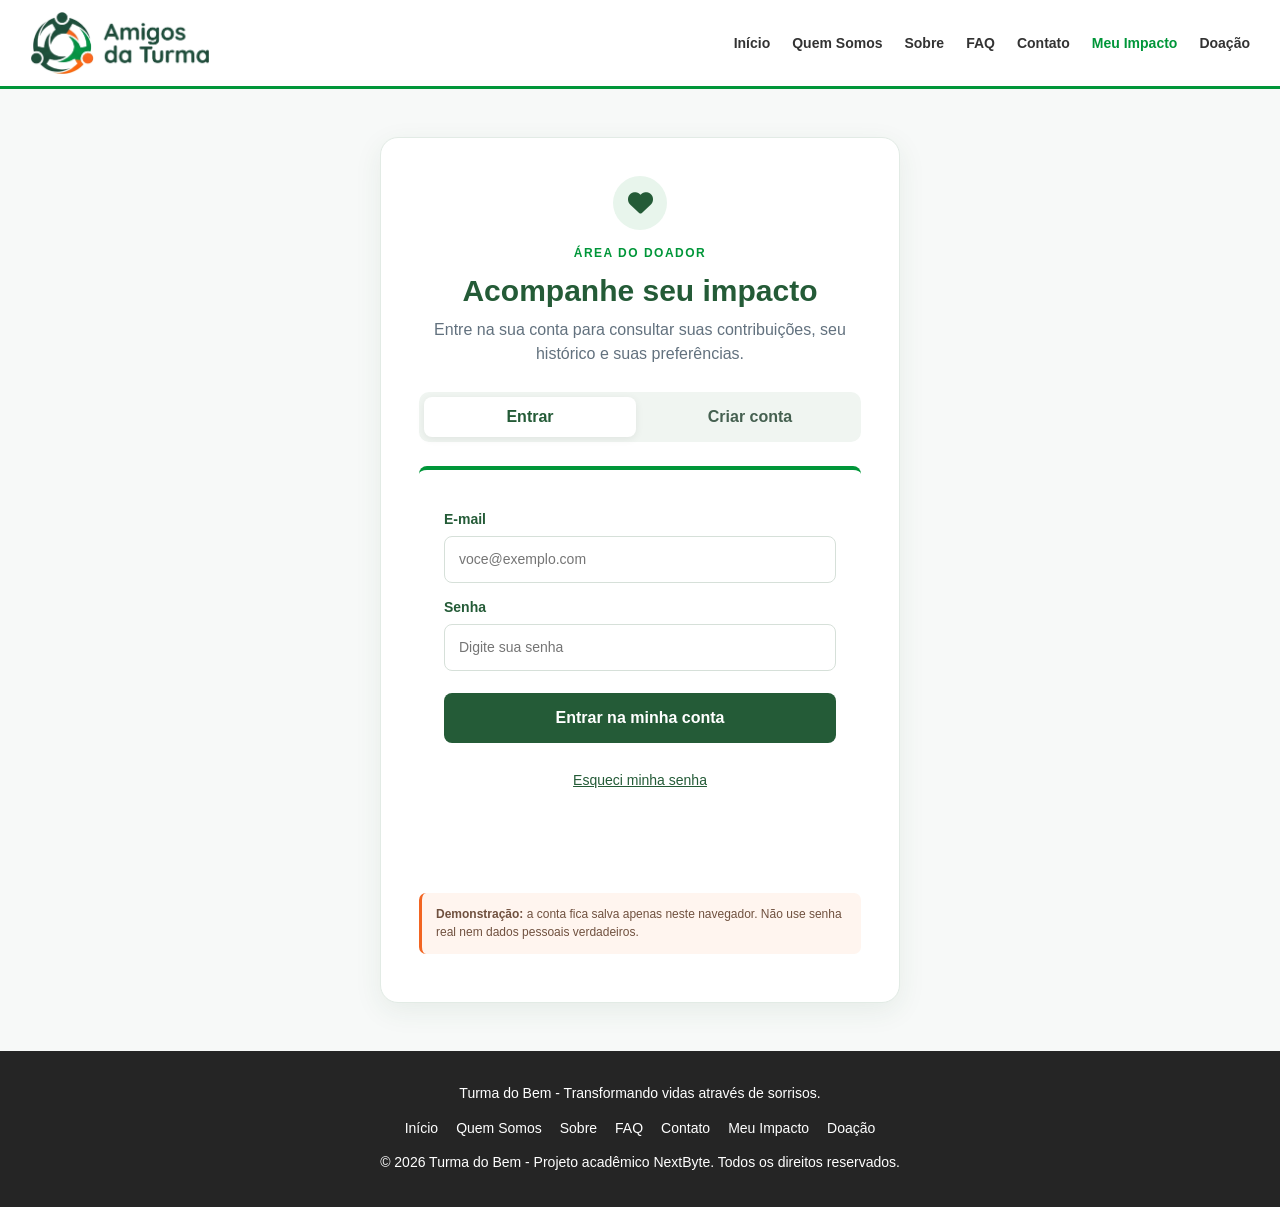
==== commit 065e625b: "Ajustado cabeçalho da página meu impacto" ====
--- a/pages/acesso-doador.html
+++ b/pages/acesso-doador.html
@@ -13,7 +13,9 @@
 
   <body>
     <header>
-      <a class="logo" href="../index.html"><span>Amigos da Turma</span></a>
+      <a class="logo" href="../index.html" aria-label="Amigos da Turma - página inicial">
+        <img src="../imagens/logo-amigos-da-turma.png" alt="Amigos da Turma"/>
+      </a>
       <button
         class="botao-menu"
         type="button"
